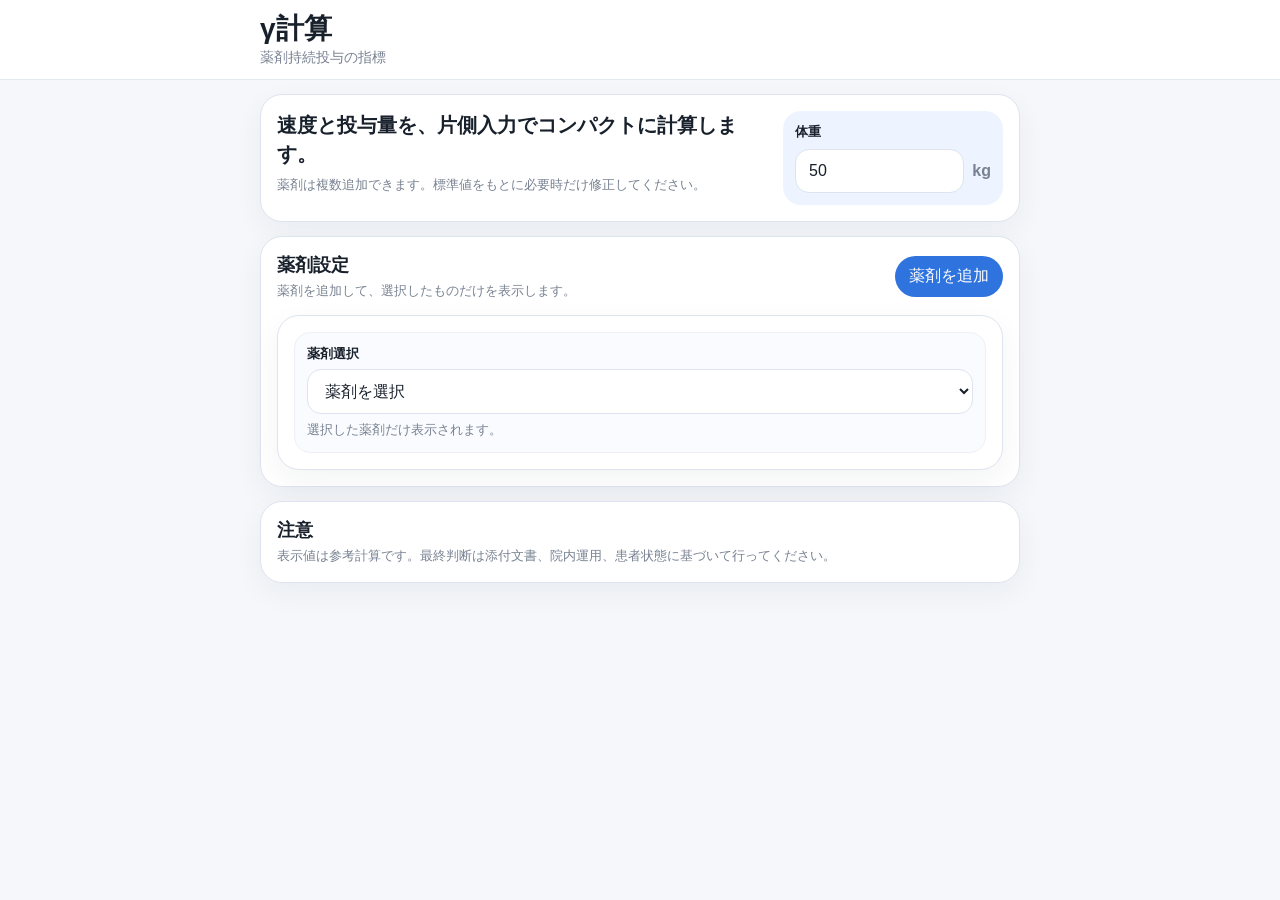
==== prototype/gamma/index.html @ 51c22f87 "全て反映" ====
<!doctype html>
<html lang="ja">
  <head>
    <meta charset="utf-8" />
    <meta name="viewport" content="width=device-width, initial-scale=1" />
    <meta name="theme-color" content="#0f5c5a" />
    <meta name="apple-mobile-web-app-capable" content="yes" />
    <meta name="apple-mobile-web-app-status-bar-style" content="default" />
    <meta name="apple-mobile-web-app-title" content="ガンマ計算" />
    <meta
      name="description"
      content="体重、成分量、希釈総量、速度または投与量から投与速度や目標投与量を相互に計算するガンマ計算ツール"
    />
    <title>ガンマ計算</title>
    <link rel="manifest" href="./manifest.webmanifest" />
    <link rel="apple-touch-icon" href="./icons/apple-touch-icon.png" />
    <link rel="stylesheet" href="./styles.css" />
  </head>
  <body>
    <header class="topbar">
      <div class="topbar-inner">
        <div>
          <h1>γ計算</h1>
          <p class="eyebrow">薬剤持続投与の指標</p>
        </div>
      </div>
    </header>

    <main class="app-shell">
      <section class="hero-card">
        <div>
          <p class="hero-lead">速度と投与量を、片側入力でコンパクトに計算します。</p>
          <p class="hero-copy">
            薬剤は複数追加できます。標準値をもとに必要時だけ修正してください。
          </p>
        </div>
        <div class="weight-panel">
          <label class="field-label" for="bodyWeight">体重</label>
          <div class="input-with-unit">
            <input id="bodyWeight" type="text" inputmode="decimal" placeholder="50" />
            <span>kg</span>
          </div>
        </div>
      </section>

      <section class="board-card">
        <div class="board-header">
          <div>
            <h2>薬剤設定</h2>
            <p>薬剤を追加して、選択したものだけを表示します。</p>
          </div>
          <button id="addDrugButton" class="primary-button" type="button">薬剤を追加</button>
        </div>
        <div id="drugCards" class="drug-card-list"></div>
      </section>

      <section class="notice-card">
        <h2>注意</h2>
        <p>表示値は参考計算です。最終判断は添付文書、院内運用、患者状態に基づいて行ってください。</p>
      </section>
    </main>

    <script src="./app.js"></script>
  </body>
</html>
---- prototype/gamma/styles.css ----
:root {
  --blue: #2f73df;
  --blue-dark: #1f58b6;
  --blue-soft: #eef4ff;
  --bg: #f5f7fb;
  --card: #ffffff;
  --line: #dde4f0;
  --text: #18202b;
  --muted: #788292;
  --danger: #c44949;
  --danger-bg: #fff1f1;
}

* {
  box-sizing: border-box;
}

html,
body {
  margin: 0;
  min-height: 100%;
  background: var(--bg);
  color: var(--text);
  font-family: "Hiragino Sans", "Yu Gothic", sans-serif;
}

button,
input,
select {
  font: inherit;
}

body {
  min-height: 100vh;
}

.topbar {
  position: sticky;
  top: 0;
  z-index: 20;
  background: rgba(255, 255, 255, 0.94);
  backdrop-filter: blur(14px);
  border-bottom: 1px solid rgba(221, 228, 240, 0.8);
}

.topbar-inner {
  width: min(760px, calc(100% - 20px));
  margin: 0 auto;
  padding: 14px 0 12px;
}

.topbar h1 {
  margin: 0;
  font-size: 28px;
  line-height: 1.1;
}

.eyebrow {
  margin: 4px 0 0;
  color: var(--muted);
  font-size: 14px;
}

.app-shell {
  width: min(760px, calc(100% - 20px));
  margin: 0 auto;
  padding: 14px 0 28px;
}

.hero-card,
.board-card,
.notice-card,
.drug-card {
  background: var(--card);
  border: 1px solid var(--line);
  border-radius: 22px;
  box-shadow: 0 10px 30px rgba(24, 32, 43, 0.05);
}

.hero-card {
  display: grid;
  gap: 14px;
  padding: 16px;
}

.hero-lead {
  margin: 0;
  font-size: 20px;
  font-weight: 700;
  line-height: 1.45;
}

.hero-copy {
  margin: 6px 0 0;
  color: var(--muted);
  font-size: 13px;
  line-height: 1.6;
}

.weight-panel {
  display: grid;
  gap: 8px;
  padding: 12px;
  border-radius: 18px;
  background: var(--blue-soft);
}

.field-label {
  font-size: 13px;
  font-weight: 700;
}

.board-card,
.notice-card {
  margin-top: 14px;
  padding: 16px;
}

.board-header {
  display: flex;
  align-items: center;
  justify-content: space-between;
  gap: 12px;
  margin-bottom: 14px;
}

.board-header h2,
.notice-card h2 {
  margin: 0 0 4px;
  font-size: 18px;
}

.board-header p,
.notice-card p,
.field-help,
.card-subtitle,
.empty-copy {
  margin: 0;
  color: var(--muted);
  font-size: 13px;
  line-height: 1.55;
}

.primary-button,
.ghost-button,
.danger-button {
  border: 0;
  border-radius: 999px;
  padding: 10px 14px;
  cursor: pointer;
}

.primary-button {
  background: var(--blue);
  color: #fff;
}

.ghost-button {
  background: var(--blue-soft);
  color: var(--blue-dark);
}

.danger-button {
  background: #f4e2e2;
  color: #9f3b3b;
}

.drug-card-list {
  display: grid;
  gap: 12px;
}

.drug-card {
  padding: 14px;
}

.drug-card.empty {
  padding: 16px;
}

.card-top {
  display: grid;
  gap: 10px;
  margin-bottom: 12px;
}

.card-title {
  margin: 0;
  font-size: 18px;
  line-height: 1.35;
}

.card-actions {
  display: flex;
  gap: 8px;
  flex-wrap: wrap;
}

.card-grid {
  display: grid;
  gap: 10px;
}

.compact-grid,
.input-grid,
.summary-row {
  display: grid;
  gap: 10px;
}

.field-card {
  display: grid;
  gap: 6px;
  padding: 12px;
  border-radius: 16px;
  background: #f9fbfe;
  border: 1px solid #edf1f7;
}

.field-card.soft {
  background: var(--blue-soft);
}

.input-with-unit {
  display: grid;
  grid-template-columns: 1fr auto;
  gap: 8px;
  align-items: center;
}

.input-with-unit span {
  color: var(--muted);
  font-weight: 700;
  white-space: nowrap;
}

input,
select {
  width: 100%;
  min-width: 0;
  border: 1px solid var(--line);
  border-radius: 14px;
  background: #fff;
  padding: 12px 13px;
  color: var(--text);
}

input[readonly] {
  background: #f4f7fb;
  color: #5d6878;
}

input:focus,
select:focus,
button:focus {
  outline: 3px solid rgba(47, 115, 223, 0.16);
  outline-offset: 2px;
}

.mini-kpi {
  display: grid;
  gap: 4px;
  padding: 10px 12px;
  border-radius: 14px;
  background: #fff;
  border: 1px solid var(--line);
}

.mini-kpi span {
  color: var(--muted);
  font-size: 12px;
}

.mini-kpi strong {
  font-size: 17px;
  line-height: 1.3;
}

.result-panel {
  display: grid;
  gap: 8px;
  padding: 14px;
  border-radius: 18px;
  background: linear-gradient(180deg, var(--blue), var(--blue-dark));
  color: #fff;
}

.result-panel.error {
  background: linear-gradient(180deg, #d86767, #bf4b4b);
}

.result-caption {
  font-size: 12px;
  opacity: 0.86;
}

.result-value {
  font-size: 34px;
  line-height: 1.1;
  font-weight: 700;
  word-break: break-word;
}

.result-help {
  font-size: 13px;
  line-height: 1.5;
  opacity: 0.92;
}

.note-list {
  display: flex;
  flex-wrap: wrap;
  gap: 8px;
}

.note-chip {
  display: inline-flex;
  align-items: center;
  gap: 6px;
  padding: 7px 10px;
  border-radius: 999px;
  background: #fff;
  border: 1px solid var(--line);
  color: var(--muted);
  font-size: 12px;
}

.note-chip strong {
  color: var(--text);
}

.recommendation {
  white-space: pre-wrap;
  font-size: 13px;
  line-height: 1.65;
}

details summary {
  cursor: pointer;
  list-style: none;
  font-weight: 700;
}

details summary::-webkit-details-marker {
  display: none;
}

@media (min-width: 700px) {
  .hero-card {
    grid-template-columns: 1.5fr 220px;
    align-items: start;
  }

  .compact-grid {
    grid-template-columns: 1.2fr 0.8fr;
  }

  .input-grid {
    grid-template-columns: repeat(2, minmax(0, 1fr));
  }

  .summary-row {
    grid-template-columns: repeat(3, minmax(0, 1fr));
  }
}
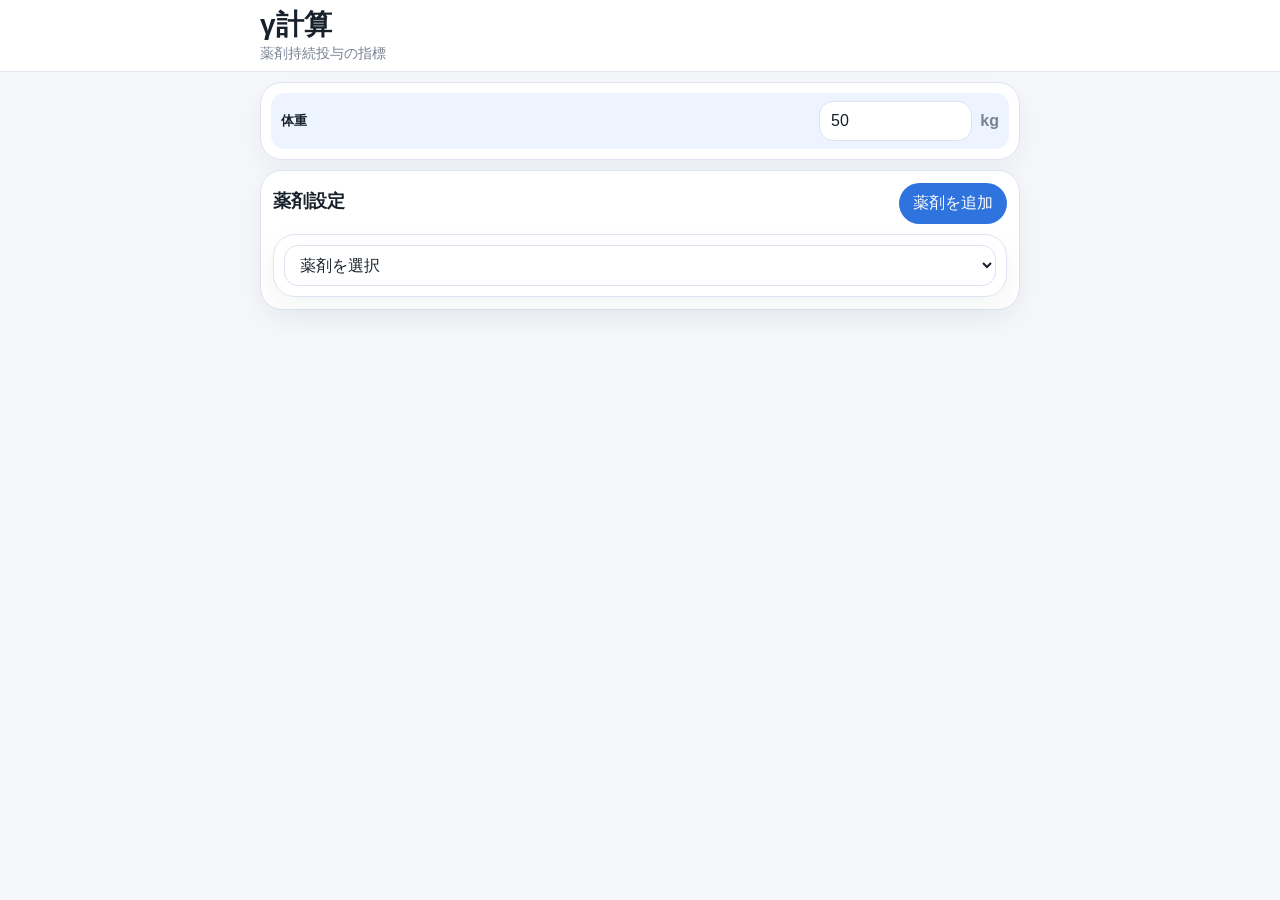
==== commit 1d390a9d: "Compact gamma calculator layout and show reference doses inline" ====
--- a/prototype/gamma/index.html
+++ b/prototype/gamma/index.html
@@ -3,7 +3,7 @@
   <head>
     <meta charset="utf-8" />
     <meta name="viewport" content="width=device-width, initial-scale=1" />
-    <meta name="theme-color" content="#0f5c5a" />
+    <meta name="theme-color" content="#2f73df" />
     <meta name="apple-mobile-web-app-capable" content="yes" />
     <meta name="apple-mobile-web-app-status-bar-style" content="default" />
     <meta name="apple-mobile-web-app-title" content="ガンマ計算" />
@@ -28,12 +28,6 @@
 
     <main class="app-shell">
       <section class="hero-card">
-        <div>
-          <p class="hero-lead">速度と投与量を、片側入力でコンパクトに計算します。</p>
-          <p class="hero-copy">
-            薬剤は複数追加できます。標準値をもとに必要時だけ修正してください。
-          </p>
-        </div>
         <div class="weight-panel">
           <label class="field-label" for="bodyWeight">体重</label>
           <div class="input-with-unit">
@@ -45,18 +39,10 @@
 
       <section class="board-card">
         <div class="board-header">
-          <div>
-            <h2>薬剤設定</h2>
-            <p>薬剤を追加して、選択したものだけを表示します。</p>
-          </div>
+          <h2>薬剤設定</h2>
           <button id="addDrugButton" class="primary-button" type="button">薬剤を追加</button>
         </div>
         <div id="drugCards" class="drug-card-list"></div>
-      </section>
-
-      <section class="notice-card">
-        <h2>注意</h2>
-        <p>表示値は参考計算です。最終判断は添付文書、院内運用、患者状態に基づいて行ってください。</p>
       </section>
     </main>
 
--- a/prototype/gamma/styles.css
+++ b/prototype/gamma/styles.css
@@ -30,6 +30,11 @@
   font: inherit;
 }
 
+input,
+select {
+  font-size: 16px;
+}
+
 body {
   min-height: 100vh;
 }
@@ -46,7 +51,7 @@
 .topbar-inner {
   width: min(760px, calc(100% - 20px));
   margin: 0 auto;
-  padding: 14px 0 12px;
+  padding: 10px 0 8px;
 }
 
 .topbar h1 {
@@ -64,12 +69,11 @@
 .app-shell {
   width: min(760px, calc(100% - 20px));
   margin: 0 auto;
-  padding: 14px 0 28px;
+  padding: 10px 0 20px;
 }
 
 .hero-card,
 .board-card,
-.notice-card,
 .drug-card {
   background: var(--card);
   border: 1px solid var(--line);
@@ -78,30 +82,16 @@
 }
 
 .hero-card {
-  display: grid;
-  gap: 14px;
-  padding: 16px;
-}
-
-.hero-lead {
-  margin: 0;
-  font-size: 20px;
-  font-weight: 700;
-  line-height: 1.45;
-}
-
-.hero-copy {
-  margin: 6px 0 0;
-  color: var(--muted);
-  font-size: 13px;
-  line-height: 1.6;
+  padding: 10px;
 }
 
 .weight-panel {
   display: grid;
-  gap: 8px;
-  padding: 12px;
-  border-radius: 18px;
+  grid-template-columns: auto minmax(0, 180px);
+  align-items: center;
+  gap: 10px;
+  padding: 8px 10px;
+  border-radius: 14px;
   background: var(--blue-soft);
 }
 
@@ -110,10 +100,9 @@
   font-weight: 700;
 }
 
-.board-card,
-.notice-card {
-  margin-top: 14px;
-  padding: 16px;
+.board-card {
+  margin-top: 10px;
+  padding: 12px;
 }
 
 .board-header {
@@ -121,24 +110,12 @@
   align-items: center;
   justify-content: space-between;
   gap: 12px;
-  margin-bottom: 14px;
-}
-
-.board-header h2,
-.notice-card h2 {
+  margin-bottom: 10px;
+}
+
+.board-header h2 {
   margin: 0 0 4px;
   font-size: 18px;
-}
-
-.board-header p,
-.notice-card p,
-.field-help,
-.card-subtitle,
-.empty-copy {
-  margin: 0;
-  color: var(--muted);
-  font-size: 13px;
-  line-height: 1.55;
 }
 
 .primary-button,
@@ -167,21 +144,23 @@
 
 .drug-card-list {
   display: grid;
-  gap: 12px;
+  gap: 10px;
 }
 
 .drug-card {
-  padding: 14px;
+  padding: 12px;
 }
 
 .drug-card.empty {
-  padding: 16px;
+  padding: 10px;
 }
 
 .card-top {
-  display: grid;
-  gap: 10px;
-  margin-bottom: 12px;
+  display: flex;
+  align-items: center;
+  justify-content: space-between;
+  gap: 8px;
+  margin-bottom: 8px;
 }
 
 .card-title {
@@ -198,21 +177,34 @@
 
 .card-grid {
   display: grid;
-  gap: 10px;
+  gap: 8px;
 }
 
 .compact-grid,
 .input-grid,
+.prep-grid,
 .summary-row {
   display: grid;
-  gap: 10px;
+  gap: 8px;
+}
+
+.prep-grid {
+  grid-template-columns: repeat(2, minmax(0, 1fr));
+}
+
+.input-grid {
+  grid-template-columns: repeat(2, minmax(0, 1fr));
+}
+
+.summary-row {
+  grid-template-columns: repeat(3, minmax(0, 1fr));
 }
 
 .field-card {
   display: grid;
   gap: 6px;
-  padding: 12px;
-  border-radius: 16px;
+  padding: 9px;
+  border-radius: 14px;
   background: #f9fbfe;
   border: 1px solid #edf1f7;
 }
@@ -241,7 +233,7 @@
   border: 1px solid var(--line);
   border-radius: 14px;
   background: #fff;
-  padding: 12px 13px;
+  padding: 10px 11px;
   color: var(--text);
 }
 
@@ -278,9 +270,9 @@
 
 .result-panel {
   display: grid;
-  gap: 8px;
-  padding: 14px;
-  border-radius: 18px;
+  gap: 5px;
+  padding: 11px 12px;
+  border-radius: 14px;
   background: linear-gradient(180deg, var(--blue), var(--blue-dark));
   color: #fff;
 }
@@ -295,7 +287,7 @@
 }
 
 .result-value {
-  font-size: 34px;
+  font-size: 30px;
   line-height: 1.1;
   font-weight: 700;
   word-break: break-word;
@@ -307,59 +299,110 @@
   opacity: 0.92;
 }
 
-.note-list {
-  display: flex;
-  flex-wrap: wrap;
-  gap: 8px;
-}
-
-.note-chip {
-  display: inline-flex;
-  align-items: center;
-  gap: 6px;
-  padding: 7px 10px;
-  border-radius: 999px;
-  background: #fff;
-  border: 1px solid var(--line);
-  color: var(--muted);
-  font-size: 12px;
-}
-
-.note-chip strong {
-  color: var(--text);
+.recommendation-panel {
+  padding: 12px 14px;
+  border: 2px solid #f0b94b;
+  border-radius: 14px;
+  background: #fff9e9;
 }
 
 .recommendation {
   white-space: pre-wrap;
+  font-size: 18px;
+  font-weight: 650;
+  line-height: 1.5;
+}
+
+.drug-select-row select {
+  padding-block: 10px;
+}
+
+.mode-row {
+  grid-template-columns: auto minmax(0, 1fr);
+  align-items: center;
+}
+
+.prep-grid .field-card {
+  gap: 2px;
+  padding: 5px 6px;
+}
+
+.prep-grid .field-label,
+.prep-grid .input-with-unit span {
+  font-size: 12px;
+}
+
+.prep-grid input {
+  font-size: 14px;
+  padding: 5px 6px;
+  min-height: 30px;
+  border-radius: 9px;
+}
+
+.summary-row {
+  gap: 5px;
+}
+
+.summary-row .mini-kpi {
+  gap: 2px;
+  padding: 6px;
+  border-radius: 9px;
+  min-width: 0;
+}
+
+.summary-row .mini-kpi span {
+  font-size: 11px;
+}
+
+.summary-row .mini-kpi strong {
   font-size: 13px;
-  line-height: 1.65;
-}
-
-details summary {
-  cursor: pointer;
-  list-style: none;
-  font-weight: 700;
-}
-
-details summary::-webkit-details-marker {
-  display: none;
-}
-
-@media (min-width: 700px) {
-  .hero-card {
-    grid-template-columns: 1.5fr 220px;
-    align-items: start;
-  }
-
-  .compact-grid {
-    grid-template-columns: 1.2fr 0.8fr;
-  }
-
-  .input-grid {
-    grid-template-columns: repeat(2, minmax(0, 1fr));
-  }
-
-  .summary-row {
-    grid-template-columns: repeat(3, minmax(0, 1fr));
-  }
-}
+  overflow-wrap: anywhere;
+}
+
+.card-actions {
+  flex-shrink: 0;
+  gap: 4px;
+}
+
+.card-actions button {
+  padding: 8px 10px;
+  font-size: 12px;
+  min-height: 36px;
+}
+
+
+@media (max-width: 420px) {
+  .prep-grid .input-with-unit {
+    gap: 4px;
+  }
+
+  .prep-grid input {
+    padding-inline: 8px;
+  }
+
+  .input-grid .field-card,
+  .summary-row .mini-kpi {
+    padding: 7px;
+  }
+
+  .input-grid .input-with-unit {
+    gap: 4px;
+  }
+
+  .input-grid .input-with-unit span {
+    font-size: 11px;
+  }
+
+  .summary-row .mini-kpi strong {
+    font-size: 12px;
+  }
+}
+
+.input-grid.single-input {
+  grid-template-columns: minmax(0, 1fr);
+}
+
+.single-input .field-card {
+  grid-template-columns: auto minmax(0, 1fr);
+  align-items: center;
+}
